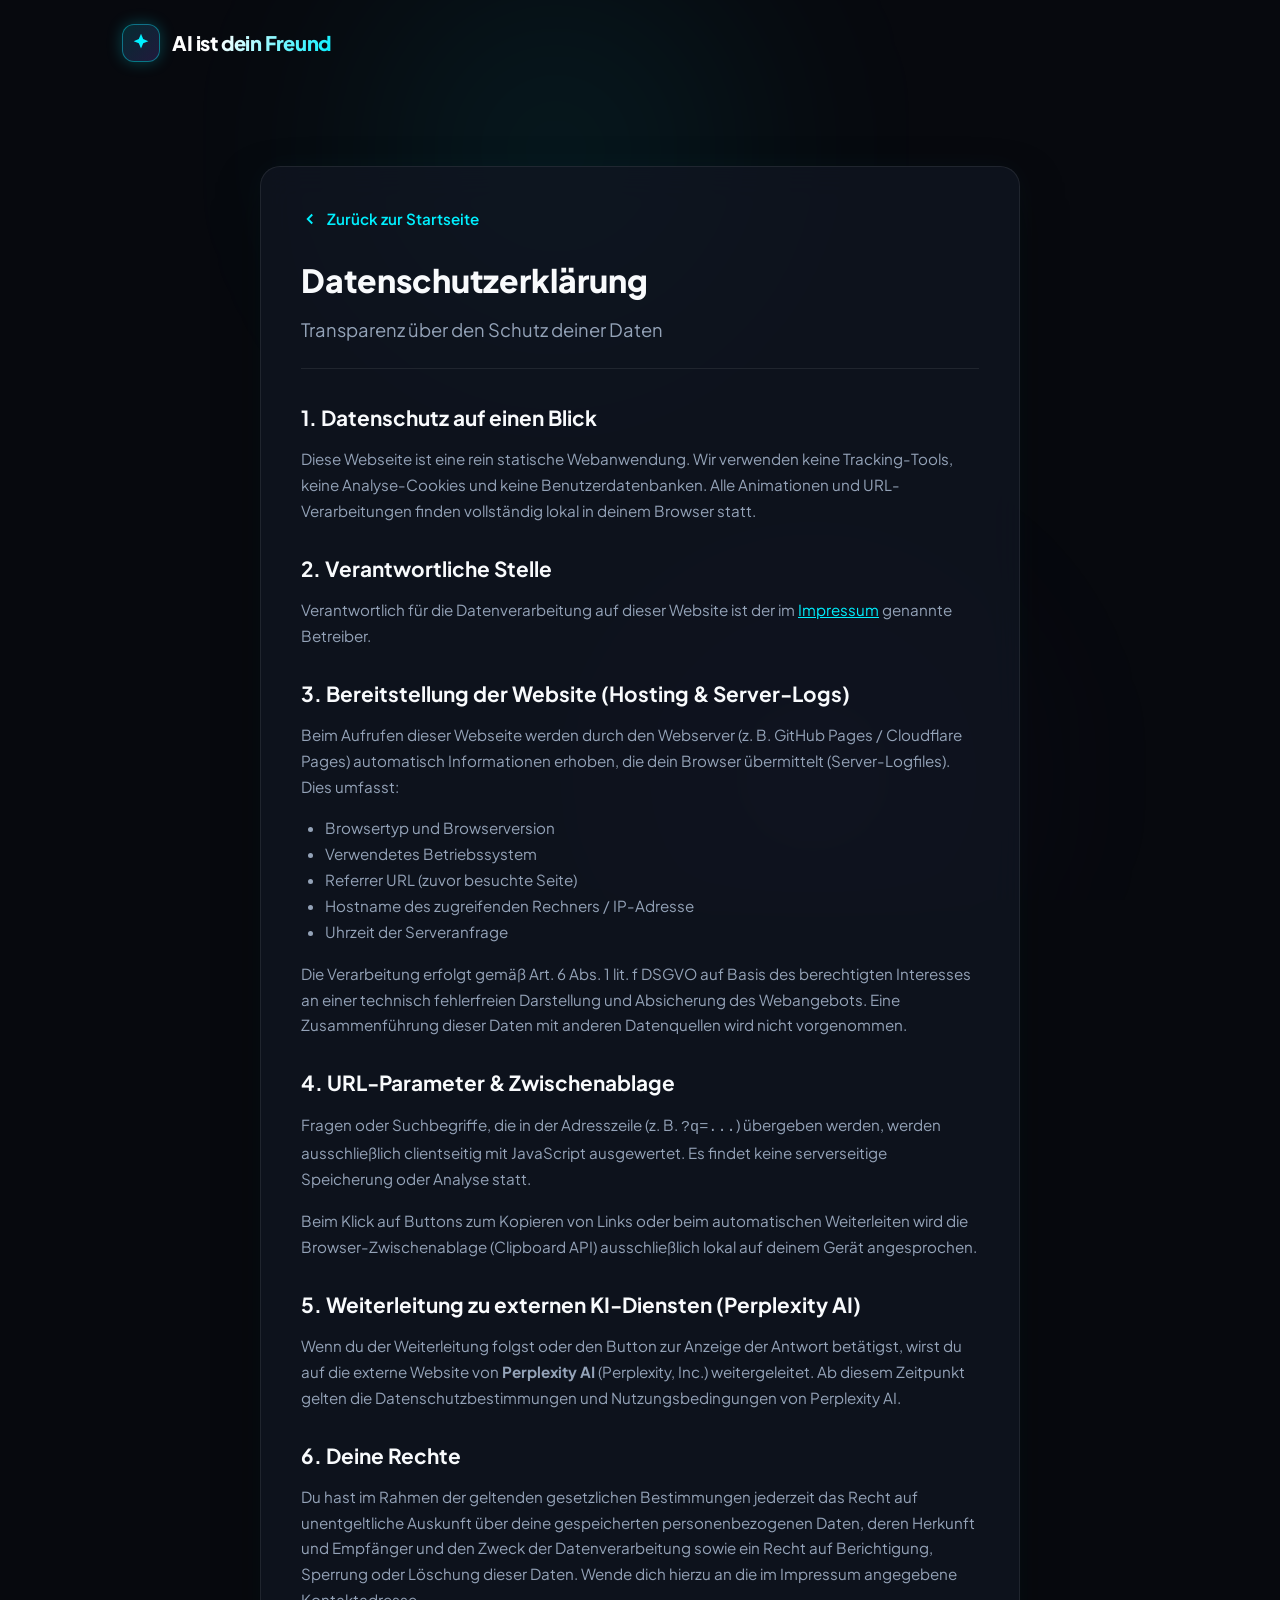
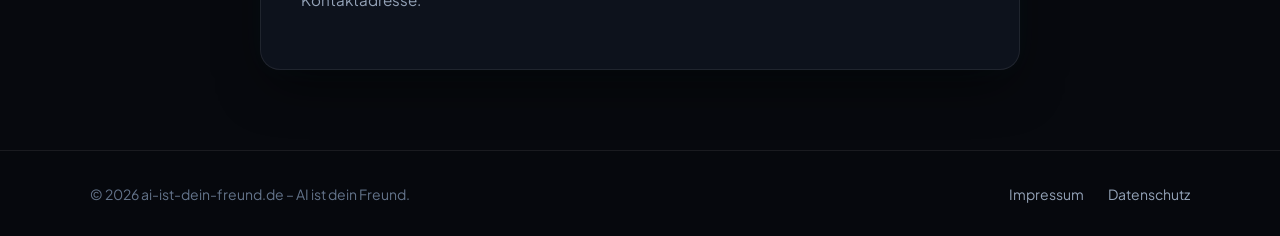
==== datenschutz.html @ a49890a0 "Initial commit: AI ist dein Freund static web app" ====
<!DOCTYPE html>
<html lang="de">
<head>
  <meta charset="UTF-8">
  <meta name="viewport" content="width=device-width, initial-scale=1.0">
  <title>Datenschutzerklärung – AI ist dein Freund</title>
  <meta name="robots" content="noindex, follow">
  <link rel="icon" href="data:image/svg+xml,<svg xmlns=%22http://www.w3.org/2000/svg%22 viewBox=%220%22%20width=%22100%22%20height=%22100%22><text y=%22.9em%22 font-size=%2290%22>✨</text></svg>">
  <link rel="stylesheet" href="style.css">
</head>
<body>
  <div class="bg-ambient-glow">
    <div class="glow-circle-1"></div>
    <div class="glow-circle-2"></div>
  </div>

  <header class="app-header">
    <a href="./" class="logo-container">
      <div class="logo-badge">
        <svg viewBox="0 0 24 24" fill="currentColor">
          <path d="M12 2L14.4 7.6L20 10L14.4 12.4L12 18L9.6 12.4L4 10L9.6 7.6L12 2Z"/>
        </svg>
      </div>
      <span class="logo-text">AI ist dein Freund</span>
    </a>
  </header>

  <main class="main-wrapper">
    <div class="legal-container">
      <a href="./" class="legal-back-link">
        <svg width="18" height="18" viewBox="0 0 24 24" fill="none" stroke="currentColor" stroke-width="2.5">
          <polyline points="15 18 9 12 15 6"></polyline>
        </svg>
        Zurück zur Startseite
      </a>

      <div class="legal-header">
        <h1 class="legal-title">Datenschutzerklärung</h1>
        <p class="hero-subtitle" style="margin-bottom: 0;">Transparenz über den Schutz deiner Daten</p>
      </div>

      <div class="legal-body">
        <h2>1. Datenschutz auf einen Blick</h2>
        <p>
          Diese Webseite ist eine rein statische Webanwendung. Wir verwenden keine Tracking-Tools, keine Analyse-Cookies und keine Benutzerdatenbanken. Alle Animationen und URL-Verarbeitungen finden vollständig lokal in deinem Browser statt.
        </p>

        <h2>2. Verantwortliche Stelle</h2>
        <p>
          Verantwortlich für die Datenverarbeitung auf dieser Website ist der im <a href="impressum.html" style="color: var(--accent-cyan); text-decoration: underline;">Impressum</a> genannte Betreiber.
        </p>

        <h2>3. Bereitstellung der Website (Hosting & Server-Logs)</h2>
        <p>
          Beim Aufrufen dieser Webseite werden durch den Webserver (z. B. GitHub Pages / Cloudflare Pages) automatisch Informationen erhoben, die dein Browser übermittelt (Server-Logfiles). Dies umfasst:
        </p>
        <ul>
          <li>Browsertyp und Browserversion</li>
          <li>Verwendetes Betriebssystem</li>
          <li>Referrer URL (zuvor besuchte Seite)</li>
          <li>Hostname des zugreifenden Rechners / IP-Adresse</li>
          <li>Uhrzeit der Serveranfrage</li>
        </ul>
        <p>
          Die Verarbeitung erfolgt gemäß Art. 6 Abs. 1 lit. f DSGVO auf Basis des berechtigten Interesses an einer technisch fehlerfreien Darstellung und Absicherung des Webangebots. Eine Zusammenführung dieser Daten mit anderen Datenquellen wird nicht vorgenommen.
        </p>

        <h2>4. URL-Parameter & Zwischenablage</h2>
        <p>
          Fragen oder Suchbegriffe, die in der Adresszeile (z. B. <code>?q=...</code>) übergeben werden, werden ausschließlich clientseitig mit JavaScript ausgewertet. Es findet keine serverseitige Speicherung oder Analyse statt.
        </p>
        <p>
          Beim Klick auf Buttons zum Kopieren von Links oder beim automatischen Weiterleiten wird die Browser-Zwischenablage (Clipboard API) ausschließlich lokal auf deinem Gerät angesprochen.
        </p>

        <h2>5. Weiterleitung zu externen KI-Diensten (Perplexity AI)</h2>
        <p>
          Wenn du der Weiterleitung folgst oder den Button zur Anzeige der Antwort betätigst, wirst du auf die externe Website von <strong>Perplexity AI</strong> (Perplexity, Inc.) weitergeleitet. Ab diesem Zeitpunkt gelten die Datenschutzbestimmungen und Nutzungsbedingungen von Perplexity AI.
        </p>

        <h2>6. Deine Rechte</h2>
        <p>
          Du hast im Rahmen der geltenden gesetzlichen Bestimmungen jederzeit das Recht auf unentgeltliche Auskunft über deine gespeicherten personenbezogenen Daten, deren Herkunft und Empfänger und den Zweck der Datenverarbeitung sowie ein Recht auf Berichtigung, Sperrung oder Löschung dieser Daten. Wende dich hierzu an die im Impressum angegebene Kontaktadresse.
        </p>
      </div>
    </div>
  </main>

  <footer class="app-footer">
    <div class="footer-content">
      <p class="footer-text">&copy; 2026 ai-ist-dein-freund.de – AI ist dein Freund.</p>
      <nav class="footer-links">
        <a href="impressum.html" class="footer-link">Impressum</a>
        <a href="datenschutz.html" class="footer-link">Datenschutz</a>
      </nav>
    </div>
  </footer>
</body>
</html>
---- style.css ----
@import url('https://fonts.googleapis.com/css2?family=Plus+Jakarta+Sans:wght@400;500;600;700;800&family=JetBrains+Mono:wght@400;500&display=swap');

:root {
  --bg-color: #07090e;
  --bg-card: rgba(16, 22, 34, 0.75);
  --bg-card-hover: rgba(22, 30, 46, 0.85);
  --bg-input: rgba(10, 14, 23, 0.8);
  --border-subtle: rgba(255, 255, 255, 0.08);
  --border-active: rgba(0, 240, 255, 0.4);
  --accent-cyan: #00f0ff;
  --accent-cyan-glow: rgba(0, 240, 255, 0.25);
  --accent-purple: #8b5cf6;
  --accent-purple-glow: rgba(139, 92, 246, 0.25);
  --text-main: #f8fafc;
  --text-muted: #94a3b8;
  --text-dim: #64748b;
  --success: #10b981;
  --radius-lg: 20px;
  --radius-md: 12px;
  --radius-sm: 8px;
  --shadow-card: 0 20px 50px -10px rgba(0, 0, 0, 0.6), 0 0 30px rgba(0, 240, 255, 0.04);
}

* {
  box-sizing: border-box;
  margin: 0;
  padding: 0;
}

body {
  font-family: 'Plus Jakarta Sans', -apple-system, BlinkMacSystemFont, sans-serif;
  background-color: var(--bg-color);
  color: var(--text-main);
  min-height: 100vh;
  display: flex;
  flex-direction: column;
  overflow-x: hidden;
  position: relative;
  line-height: 1.6;
}

/* Ambient glow backgrounds */
.bg-ambient-glow {
  position: fixed;
  inset: 0;
  pointer-events: none;
  z-index: 0;
  overflow: hidden;
}

.glow-circle-1 {
  position: absolute;
  top: -150px;
  left: 20%;
  width: 600px;
  height: 600px;
  background: radial-gradient(circle, var(--accent-cyan-glow) 0%, transparent 70%);
  filter: blur(100px);
  opacity: 0.4;
  animation: pulseGlow 12s ease-in-out infinite alternate;
}

.glow-circle-2 {
  position: absolute;
  bottom: -150px;
  right: 15%;
  width: 550px;
  height: 550px;
  background: radial-gradient(circle, var(--accent-purple-glow) 0%, transparent 70%);
  filter: blur(100px);
  opacity: 0.35;
  animation: pulseGlow 15s ease-in-out infinite alternate-reverse;
}

@keyframes pulseGlow {
  0% { transform: scale(1) translate(0, 0); }
  50% { transform: scale(1.15) translate(30px, -20px); }
  100% { transform: scale(0.95) translate(-20px, 20px); }
}

/* App Header */
.app-header {
  position: relative;
  z-index: 10;
  display: flex;
  justify-content: space-between;
  align-items: center;
  padding: 1.5rem 2rem;
  max-width: 1100px;
  margin: 0 auto;
  width: 100%;
}

.logo-container {
  display: flex;
  align-items: center;
  gap: 0.75rem;
  text-decoration: none;
  color: var(--text-main);
}

.logo-badge {
  display: inline-flex;
  align-items: center;
  justify-content: center;
  width: 38px;
  height: 38px;
  border-radius: var(--radius-md);
  background: linear-gradient(135deg, rgba(0, 240, 255, 0.15), rgba(139, 92, 246, 0.2));
  border: 1px solid var(--border-active);
  box-shadow: 0 0 15px var(--accent-cyan-glow);
}

.logo-badge svg {
  width: 22px;
  height: 22px;
  color: var(--accent-cyan);
}

.logo-text {
  font-weight: 800;
  font-size: 1.25rem;
  letter-spacing: -0.02em;
  background: linear-gradient(120deg, #ffffff 30%, var(--accent-cyan) 100%);
  -webkit-background-clip: text;
  -webkit-text-fill-color: transparent;
}

/* Main Container */
.main-wrapper {
  position: relative;
  z-index: 10;
  flex: 1;
  display: flex;
  flex-direction: column;
  justify-content: center;
  align-items: center;
  padding: 2rem 1.5rem;
  max-width: 860px;
  margin: 0 auto;
  width: 100%;
}

/* Flow A (Generator View) */
.generator-view {
  width: 100%;
  text-align: center;
  display: flex;
  flex-direction: column;
  align-items: center;
}

.hero-tagline-badge {
  display: inline-flex;
  align-items: center;
  gap: 0.5rem;
  padding: 0.35rem 0.9rem;
  background: rgba(0, 240, 255, 0.08);
  border: 1px solid rgba(0, 240, 255, 0.25);
  border-radius: 999px;
  font-size: 0.8rem;
  font-weight: 600;
  color: var(--accent-cyan);
  margin-bottom: 1.5rem;
  text-transform: uppercase;
  letter-spacing: 0.06em;
}

.hero-title {
  font-size: clamp(2.2rem, 5vw, 3.5rem);
  font-weight: 800;
  line-height: 1.15;
  letter-spacing: -0.03em;
  margin-bottom: 1rem;
}

.text-gradient {
  background: linear-gradient(135deg, var(--accent-cyan) 0%, var(--accent-purple) 100%);
  -webkit-background-clip: text;
  -webkit-text-fill-color: transparent;
}

.hero-subtitle {
  font-size: 1.15rem;
  color: var(--text-muted);
  max-width: 580px;
  margin-bottom: 2.5rem;
  font-weight: 400;
}

/* Glass Card */
.glass-card {
  background: var(--bg-card);
  backdrop-filter: blur(16px);
  -webkit-backdrop-filter: blur(16px);
  border: 1px solid var(--border-subtle);
  border-radius: var(--radius-lg);
  box-shadow: var(--shadow-card);
  width: 100%;
  padding: 2rem;
  transition: border-color 0.3s ease, box-shadow 0.3s ease;
}

.glass-card:focus-within {
  border-color: var(--border-active);
  box-shadow: 0 20px 50px -10px rgba(0, 0, 0, 0.7), 0 0 30px var(--accent-cyan-glow);
}

/* Generator Form */
.prompt-form {
  display: flex;
  flex-direction: column;
  gap: 1.25rem;
  width: 100%;
}

.input-container {
  position: relative;
  display: flex;
  align-items: center;
}

.input-icon {
  position: absolute;
  left: 1.25rem;
  color: var(--text-dim);
  pointer-events: none;
  width: 20px;
  height: 20px;
}

.prompt-input {
  width: 100%;
  padding: 1.15rem 1.25rem 1.15rem 3.25rem;
  background: var(--bg-input);
  border: 1px solid var(--border-subtle);
  border-radius: var(--radius-md);
  color: var(--text-main);
  font-size: 1.1rem;
  font-family: inherit;
  outline: none;
  transition: all 0.25s ease;
}

.prompt-input::placeholder {
  color: var(--text-dim);
}

.prompt-input:focus {
  border-color: var(--accent-cyan);
  box-shadow: 0 0 0 3px var(--accent-cyan-glow);
}

.btn-primary {
  display: inline-flex;
  align-items: center;
  justify-content: center;
  gap: 0.6rem;
  padding: 1rem 2rem;
  background: linear-gradient(135deg, #00f0ff 0%, #0099ff 100%);
  color: #050b14;
  font-weight: 700;
  font-size: 1.05rem;
  font-family: inherit;
  border: none;
  border-radius: var(--radius-md);
  cursor: pointer;
  transition: all 0.25s ease;
  box-shadow: 0 6px 20px rgba(0, 240, 255, 0.3);
}

.btn-primary:hover {
  transform: translateY(-2px);
  box-shadow: 0 8px 25px rgba(0, 240, 255, 0.45);
}

.btn-primary:active {
  transform: translateY(0);
}

/* Result Box in Flow A */
.result-box {
  margin-top: 2rem;
  width: 100%;
  text-align: left;
  animation: fadeInSlideUp 0.35s ease forwards;
}

@keyframes fadeInSlideUp {
  from { opacity: 0; transform: translateY(12px); }
  to { opacity: 1; transform: translateY(0); }
}

.result-label {
  font-size: 0.875rem;
  font-weight: 600;
  color: var(--text-muted);
  margin-bottom: 0.6rem;
  display: flex;
  align-items: center;
  gap: 0.5rem;
}

.result-input-group {
  display: flex;
  gap: 0.75rem;
  margin-bottom: 1rem;
}

.result-url-input {
  flex: 1;
  background: var(--bg-input);
  border: 1px solid var(--border-subtle);
  border-radius: var(--radius-md);
  color: var(--accent-cyan);
  font-family: 'JetBrains Mono', monospace;
  font-size: 0.95rem;
  padding: 0.85rem 1rem;
  outline: none;
}

.action-buttons-group {
  display: flex;
  gap: 0.75rem;
  flex-wrap: wrap;
}

.btn-secondary {
  display: inline-flex;
  align-items: center;
  gap: 0.5rem;
  padding: 0.85rem 1.25rem;
  background: rgba(255, 255, 255, 0.06);
  border: 1px solid var(--border-subtle);
  border-radius: var(--radius-md);
  color: var(--text-main);
  font-size: 0.95rem;
  font-weight: 600;
  font-family: inherit;
  cursor: pointer;
  transition: all 0.2s ease;
  text-decoration: none;
}

.btn-secondary:hover {
  background: rgba(255, 255, 255, 0.12);
  border-color: rgba(255, 255, 255, 0.2);
}

.btn-preview {
  background: rgba(139, 92, 246, 0.15);
  border-color: rgba(139, 92, 246, 0.3);
  color: #c4b5fd;
}

.btn-preview:hover {
  background: rgba(139, 92, 246, 0.25);
  border-color: rgba(139, 92, 246, 0.5);
  color: #ffffff;
}

/* Flow B (Recipient / Animation View) */
.recipient-view {
  width: 100%;
  display: flex;
  flex-direction: column;
  align-items: center;
}

.mockup-container {
  width: 100%;
  max-width: 760px;
  background: var(--bg-card);
  backdrop-filter: blur(20px);
  -webkit-backdrop-filter: blur(20px);
  border: 1px solid var(--border-subtle);
  border-radius: var(--radius-lg);
  box-shadow: var(--shadow-card);
  padding: 2.5rem 2rem;
  position: relative;
  overflow: visible;
}

.mockup-header {
  display: flex;
  align-items: center;
  justify-content: space-between;
  margin-bottom: 2rem;
  padding-bottom: 1.25rem;
  border-bottom: 1px solid var(--border-subtle);
}

.mockup-engine-indicator {
  display: flex;
  align-items: center;
  gap: 0.75rem;
}

.engine-dot {
  width: 10px;
  height: 10px;
  border-radius: 50%;
  background: var(--accent-cyan);
  box-shadow: 0 0 10px var(--accent-cyan);
  animation: pulseDot 2s infinite;
}

@keyframes pulseDot {
  0%, 100% { opacity: 1; transform: scale(1); }
  50% { opacity: 0.5; transform: scale(0.85); }
}

.engine-title {
  font-size: 0.95rem;
  font-weight: 600;
  color: var(--text-muted);
}

.mockup-input-box {
  position: relative;
  display: flex;
  align-items: center;
  background: var(--bg-input);
  border: 1.5px solid var(--border-subtle);
  border-radius: var(--radius-md);
  padding: 0.4rem 0.6rem 0.4rem 1.25rem;
  transition: all 0.3s ease;
}

.mockup-input-box.active-focus {
  border-color: var(--accent-cyan);
  box-shadow: 0 0 0 3px var(--accent-cyan-glow);
}

.mockup-text-field {
  flex: 1;
  font-size: 1.15rem;
  color: var(--text-main);
  min-height: 48px;
  display: flex;
  align-items: center;
  white-space: pre-wrap;
  word-break: break-word;
  user-select: none;
}

.typing-caret {
  display: inline-block;
  width: 2px;
  height: 1.25rem;
  background-color: var(--accent-cyan);
  margin-left: 2px;
  vertical-align: middle;
  animation: blinkCaret 0.8s infinite;
}

@keyframes blinkCaret {
  0%, 100% { opacity: 1; }
  50% { opacity: 0; }
}

.mockup-send-btn {
  display: flex;
  align-items: center;
  justify-content: center;
  width: 44px;
  height: 44px;
  background: rgba(255, 255, 255, 0.08);
  border: 1px solid var(--border-subtle);
  border-radius: var(--radius-sm);
  color: var(--text-muted);
  cursor: default;
  transition: all 0.2s cubic-bezier(0.34, 1.56, 0.64, 1);
}

.mockup-send-btn.ready-to-send {
  background: var(--accent-cyan);
  color: #050b14;
  box-shadow: 0 0 15px var(--accent-cyan-glow);
}

.mockup-send-btn.clicked {
  transform: scale(0.88);
  background: #ffffff;
  color: #000000;
  box-shadow: 0 0 25px rgba(255, 255, 255, 0.8);
}

/* Simulated Mouse Cursor */
#simulated-mouse {
  position: fixed;
  width: 26px;
  height: 26px;
  pointer-events: none;
  z-index: 99999;
  filter: drop-shadow(0 4px 8px rgba(0, 0, 0, 0.7));
  transform-origin: top left;
  transition: transform 0.15s ease-out;
}

#simulated-mouse.clicking {
  transform: scale(0.85);
}

/* Punchline & Redirect Banner */
.punchline-card {
  margin-top: 2rem;
  width: 100%;
  max-width: 600px;
  background: linear-gradient(135deg, rgba(16, 24, 40, 0.95), rgba(26, 16, 40, 0.95));
  border: 1px solid rgba(0, 240, 255, 0.35);
  border-radius: var(--radius-lg);
  padding: 2rem;
  text-align: center;
  box-shadow: 0 15px 40px rgba(0, 0, 0, 0.7), 0 0 30px rgba(0, 240, 255, 0.15);
  animation: bounceIn 0.5s cubic-bezier(0.34, 1.56, 0.64, 1) forwards;
}

@keyframes bounceIn {
  0% { opacity: 0; transform: scale(0.85) translateY(20px); }
  100% { opacity: 1; transform: scale(1) translateY(0); }
}

.punchline-quote {
  font-size: 1.45rem;
  font-weight: 800;
  line-height: 1.3;
  margin-bottom: 0.75rem;
  letter-spacing: -0.01em;
}

.punchline-countdown {
  font-size: 0.95rem;
  color: var(--text-muted);
  margin-bottom: 1.5rem;
}

.countdown-number {
  font-weight: 700;
  color: var(--accent-cyan);
  font-size: 1.15rem;
}

.punchline-actions {
  display: flex;
  justify-content: center;
  gap: 1rem;
}

/* Toast Notification */
.toast-container {
  position: fixed;
  bottom: 2rem;
  left: 50%;
  transform: translateX(-50%) translateY(100px);
  background: rgba(15, 23, 42, 0.95);
  backdrop-filter: blur(12px);
  border: 1px solid var(--accent-cyan);
  box-shadow: 0 10px 30px rgba(0, 0, 0, 0.6), 0 0 20px var(--accent-cyan-glow);
  padding: 0.85rem 1.5rem;
  border-radius: 999px;
  display: flex;
  align-items: center;
  gap: 0.6rem;
  color: var(--text-main);
  font-size: 0.95rem;
  font-weight: 600;
  z-index: 10000;
  opacity: 0;
  pointer-events: none;
  transition: all 0.3s cubic-bezier(0.34, 1.56, 0.64, 1);
}

.toast-container.show {
  transform: translateX(-50%) translateY(0);
  opacity: 1;
  pointer-events: auto;
}

.toast-icon {
  color: var(--accent-cyan);
  width: 18px;
  height: 18px;
}

/* Footer */
.app-footer {
  position: relative;
  z-index: 10;
  padding: 2rem 1.5rem;
  margin-top: auto;
  border-top: 1px solid var(--border-subtle);
  background: rgba(7, 9, 14, 0.8);
  backdrop-filter: blur(10px);
}

.footer-content {
  max-width: 1100px;
  margin: 0 auto;
  display: flex;
  justify-content: space-between;
  align-items: center;
  flex-wrap: wrap;
  gap: 1rem;
}

.footer-text {
  font-size: 0.875rem;
  color: var(--text-dim);
}

.footer-links {
  display: flex;
  gap: 1.5rem;
}

.footer-link {
  font-size: 0.875rem;
  color: var(--text-muted);
  text-decoration: none;
  transition: color 0.2s ease;
}

.footer-link:hover {
  color: var(--accent-cyan);
}

/* Legal Pages (Impressum / Datenschutz) */
.legal-container {
  max-width: 760px;
  margin: 3rem auto;
  padding: 2.5rem;
  background: var(--bg-card);
  backdrop-filter: blur(16px);
  border: 1px solid var(--border-subtle);
  border-radius: var(--radius-lg);
  box-shadow: var(--shadow-card);
}

.legal-header {
  margin-bottom: 2rem;
  padding-bottom: 1.5rem;
  border-bottom: 1px solid var(--border-subtle);
}

.legal-title {
  font-size: 2rem;
  font-weight: 800;
  margin-bottom: 0.5rem;
}

.legal-back-link {
  display: inline-flex;
  align-items: center;
  gap: 0.5rem;
  color: var(--accent-cyan);
  text-decoration: none;
  font-size: 0.95rem;
  font-weight: 600;
  margin-bottom: 1.5rem;
  transition: transform 0.2s ease;
}

.legal-back-link:hover {
  transform: translateX(-4px);
}

.legal-body h2 {
  font-size: 1.3rem;
  margin-top: 1.75rem;
  margin-bottom: 0.75rem;
  color: var(--text-main);
}

.legal-body p, .legal-body ul {
  color: var(--text-muted);
  font-size: 0.95rem;
  line-height: 1.7;
  margin-bottom: 1rem;
}

.legal-body ul {
  padding-left: 1.5rem;
}

/* Utilities */
.hidden {
  display: none !important;
}

/* Mobile Responsiveness */
@media (max-width: 640px) {
  .app-header {
    padding: 1.25rem 1rem;
  }
  
  .main-wrapper {
    padding: 1.5rem 1rem;
  }
  
  .glass-card {
    padding: 1.5rem 1.25rem;
  }
  
  .result-input-group {
    flex-direction: column;
  }
  
  .footer-content {
    flex-direction: column;
    text-align: center;
    gap: 1rem;
  }
}
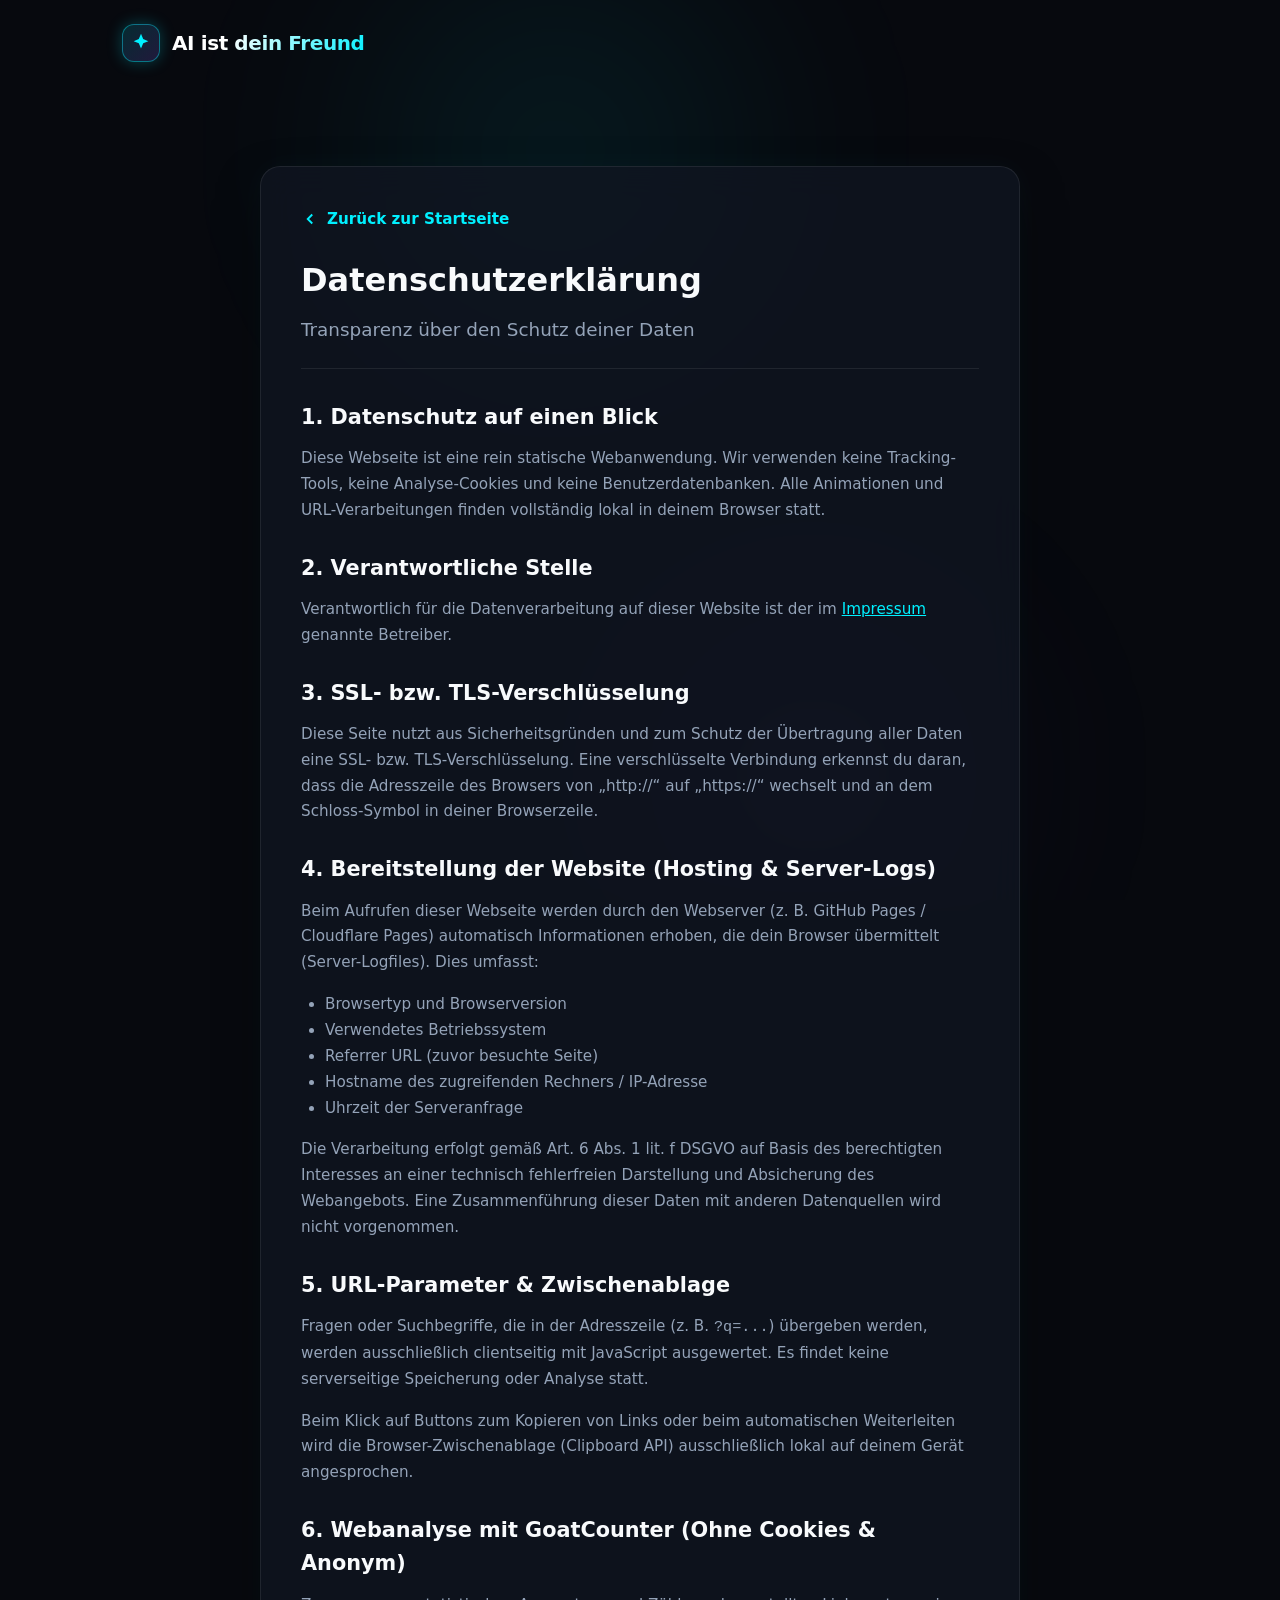
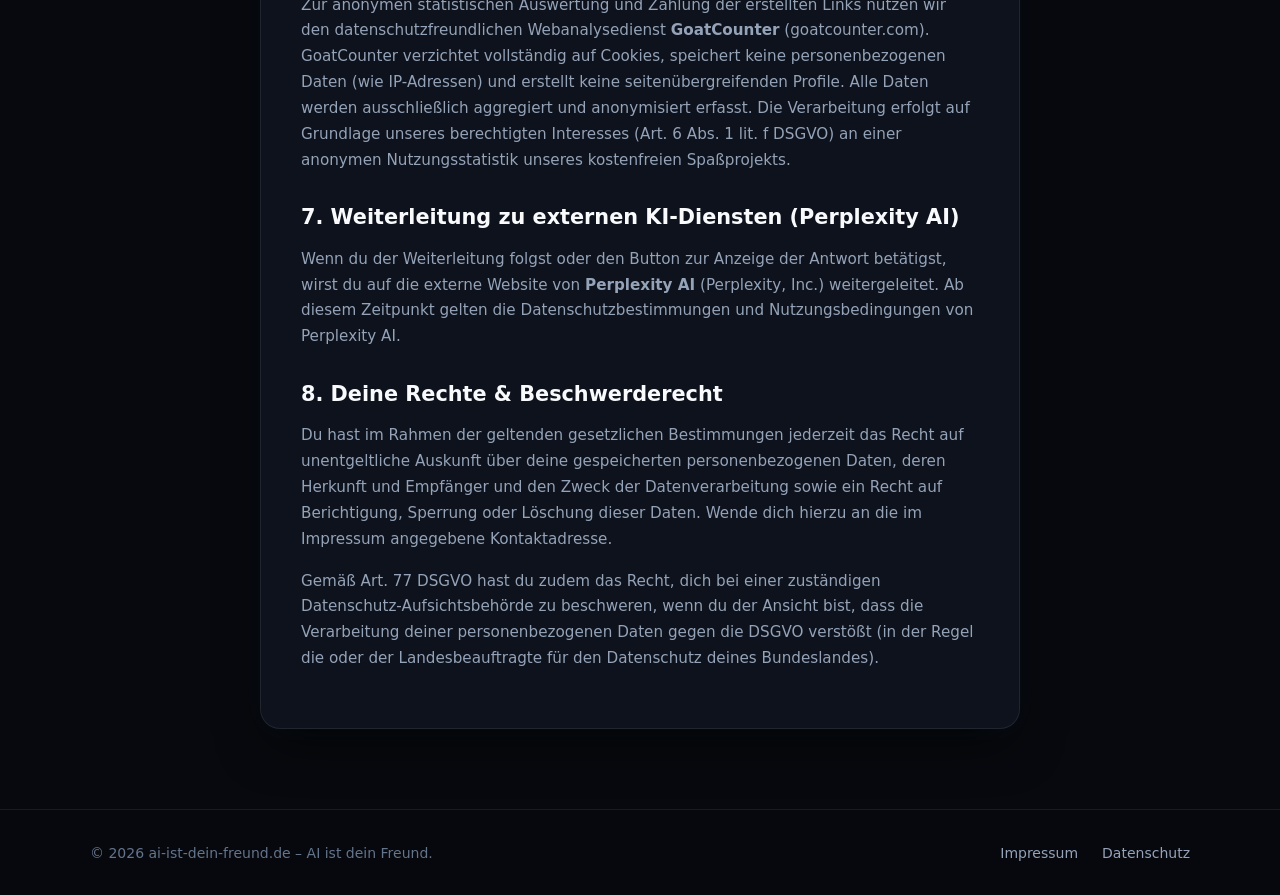
==== commit 22e454ff: "Add CNAME, LICENSE (CC BY-NC 4.0), README, and GoatCounter analytics" ====
--- a/datenschutz.html
+++ b/datenschutz.html
@@ -50,7 +50,12 @@
           Verantwortlich für die Datenverarbeitung auf dieser Website ist der im <a href="impressum.html" style="color: var(--accent-cyan); text-decoration: underline;">Impressum</a> genannte Betreiber.
         </p>
 
-        <h2>3. Bereitstellung der Website (Hosting & Server-Logs)</h2>
+        <h2>3. SSL- bzw. TLS-Verschlüsselung</h2>
+        <p>
+          Diese Seite nutzt aus Sicherheitsgründen und zum Schutz der Übertragung aller Daten eine SSL- bzw. TLS-Verschlüsselung. Eine verschlüsselte Verbindung erkennst du daran, dass die Adresszeile des Browsers von &bdquo;http://&ldquo; auf &bdquo;https://&ldquo; wechselt und an dem Schloss-Symbol in deiner Browserzeile.
+        </p>
+
+        <h2>4. Bereitstellung der Website (Hosting & Server-Logs)</h2>
         <p>
           Beim Aufrufen dieser Webseite werden durch den Webserver (z. B. GitHub Pages / Cloudflare Pages) automatisch Informationen erhoben, die dein Browser übermittelt (Server-Logfiles). Dies umfasst:
         </p>
@@ -65,7 +70,7 @@
           Die Verarbeitung erfolgt gemäß Art. 6 Abs. 1 lit. f DSGVO auf Basis des berechtigten Interesses an einer technisch fehlerfreien Darstellung und Absicherung des Webangebots. Eine Zusammenführung dieser Daten mit anderen Datenquellen wird nicht vorgenommen.
         </p>
 
-        <h2>4. URL-Parameter & Zwischenablage</h2>
+        <h2>5. URL-Parameter & Zwischenablage</h2>
         <p>
           Fragen oder Suchbegriffe, die in der Adresszeile (z. B. <code>?q=...</code>) übergeben werden, werden ausschließlich clientseitig mit JavaScript ausgewertet. Es findet keine serverseitige Speicherung oder Analyse statt.
         </p>
@@ -73,14 +78,22 @@
           Beim Klick auf Buttons zum Kopieren von Links oder beim automatischen Weiterleiten wird die Browser-Zwischenablage (Clipboard API) ausschließlich lokal auf deinem Gerät angesprochen.
         </p>
 
-        <h2>5. Weiterleitung zu externen KI-Diensten (Perplexity AI)</h2>
+        <h2>6. Webanalyse mit GoatCounter (Ohne Cookies & Anonym)</h2>
+        <p>
+          Zur anonymen statistischen Auswertung und Zählung der erstellten Links nutzen wir den datenschutzfreundlichen Webanalysedienst <strong>GoatCounter</strong> (goatcounter.com). GoatCounter verzichtet vollständig auf Cookies, speichert keine personenbezogenen Daten (wie IP-Adressen) und erstellt keine seitenübergreifenden Profile. Alle Daten werden ausschließlich aggregiert und anonymisiert erfasst. Die Verarbeitung erfolgt auf Grundlage unseres berechtigten Interesses (Art. 6 Abs. 1 lit. f DSGVO) an einer anonymen Nutzungsstatistik unseres kostenfreien Spaßprojekts.
+        </p>
+
+        <h2>7. Weiterleitung zu externen KI-Diensten (Perplexity AI)</h2>
         <p>
           Wenn du der Weiterleitung folgst oder den Button zur Anzeige der Antwort betätigst, wirst du auf die externe Website von <strong>Perplexity AI</strong> (Perplexity, Inc.) weitergeleitet. Ab diesem Zeitpunkt gelten die Datenschutzbestimmungen und Nutzungsbedingungen von Perplexity AI.
         </p>
 
-        <h2>6. Deine Rechte</h2>
+        <h2>8. Deine Rechte & Beschwerderecht</h2>
         <p>
           Du hast im Rahmen der geltenden gesetzlichen Bestimmungen jederzeit das Recht auf unentgeltliche Auskunft über deine gespeicherten personenbezogenen Daten, deren Herkunft und Empfänger und den Zweck der Datenverarbeitung sowie ein Recht auf Berichtigung, Sperrung oder Löschung dieser Daten. Wende dich hierzu an die im Impressum angegebene Kontaktadresse.
+        </p>
+        <p>
+          Gemäß Art. 77 DSGVO hast du zudem das Recht, dich bei einer zuständigen Datenschutz-Aufsichtsbehörde zu beschweren, wenn du der Ansicht bist, dass die Verarbeitung deiner personenbezogenen Daten gegen die DSGVO verstößt (in der Regel die oder der Landesbeauftragte für den Datenschutz deines Bundeslandes).
         </p>
       </div>
     </div>
@@ -95,5 +108,7 @@
       </nav>
     </div>
   </footer>
+
+  <script data-goatcounter="https://ai-ist-dein-freund.goatcounter.com/count" async src="//gc.zgo.at/count.js"></script>
 </body>
 </html>
--- a/style.css
+++ b/style.css
@@ -1,5 +1,3 @@
-@import url('https://fonts.googleapis.com/css2?family=Plus+Jakarta+Sans:wght@400;500;600;700;800&family=JetBrains+Mono:wght@400;500&display=swap');
-
 :root {
   --bg-color: #07090e;
   --bg-card: rgba(16, 22, 34, 0.75);
@@ -28,7 +26,7 @@
 }
 
 body {
-  font-family: 'Plus Jakarta Sans', -apple-system, BlinkMacSystemFont, sans-serif;
+  font-family: system-ui, -apple-system, BlinkMacSystemFont, 'Segoe UI', Roboto, 'Helvetica Neue', Arial, sans-serif;
   background-color: var(--bg-color);
   color: var(--text-main);
   min-height: 100vh;
@@ -249,6 +247,92 @@
 .prompt-input:focus {
   border-color: var(--accent-cyan);
   box-shadow: 0 0 0 3px var(--accent-cyan-glow);
+}
+
+/* Tone Toggle Switch */
+.toggle-wrapper {
+  display: flex;
+  align-items: center;
+  gap: 1rem;
+  background: rgba(255, 255, 255, 0.03);
+  border: 1px solid var(--border-subtle);
+  border-radius: var(--radius-md);
+  padding: 0.85rem 1.25rem;
+  text-align: left;
+  cursor: pointer;
+  user-select: none;
+  transition: all 0.25s ease;
+}
+
+.toggle-wrapper:hover {
+  background: rgba(255, 255, 255, 0.06);
+  border-color: rgba(255, 255, 255, 0.15);
+}
+
+.toggle-switch {
+  position: relative;
+  display: inline-block;
+  width: 48px;
+  height: 26px;
+  flex-shrink: 0;
+  cursor: pointer;
+}
+
+.toggle-switch input {
+  opacity: 0;
+  width: 0;
+  height: 0;
+}
+
+.toggle-slider {
+  position: absolute;
+  cursor: pointer;
+  inset: 0;
+  background-color: rgba(255, 255, 255, 0.15);
+  transition: 0.25s cubic-bezier(0.4, 0, 0.2, 1);
+  border-radius: 999px;
+  border: 1px solid rgba(255, 255, 255, 0.1);
+}
+
+.toggle-slider:before {
+  position: absolute;
+  content: "";
+  height: 18px;
+  width: 18px;
+  left: 3px;
+  bottom: 3px;
+  background-color: var(--text-main);
+  transition: 0.25s cubic-bezier(0.4, 0, 0.2, 1);
+  border-radius: 50%;
+  box-shadow: 0 2px 4px rgba(0, 0, 0, 0.3);
+}
+
+.toggle-switch input:checked + .toggle-slider {
+  background: linear-gradient(135deg, var(--accent-purple), var(--accent-cyan));
+  border-color: var(--accent-cyan);
+  box-shadow: 0 0 12px var(--accent-cyan-glow);
+}
+
+.toggle-switch input:checked + .toggle-slider:before {
+  transform: translateX(22px);
+  background-color: #07090e;
+}
+
+.toggle-text-group {
+  display: flex;
+  flex-direction: column;
+  cursor: pointer;
+}
+
+.toggle-title {
+  font-size: 0.95rem;
+  font-weight: 700;
+  color: var(--text-main);
+}
+
+.toggle-subtitle {
+  font-size: 0.8rem;
+  color: var(--text-muted);
 }
 
 .btn-primary {
@@ -313,7 +397,7 @@
   border: 1px solid var(--border-subtle);
   border-radius: var(--radius-md);
   color: var(--accent-cyan);
-  font-family: 'JetBrains Mono', monospace;
+  font-family: ui-monospace, 'Cascadia Code', 'Source Code Pro', Menlo, Monaco, Consolas, monospace;
   font-size: 0.95rem;
   padding: 0.85rem 1rem;
   outline: none;
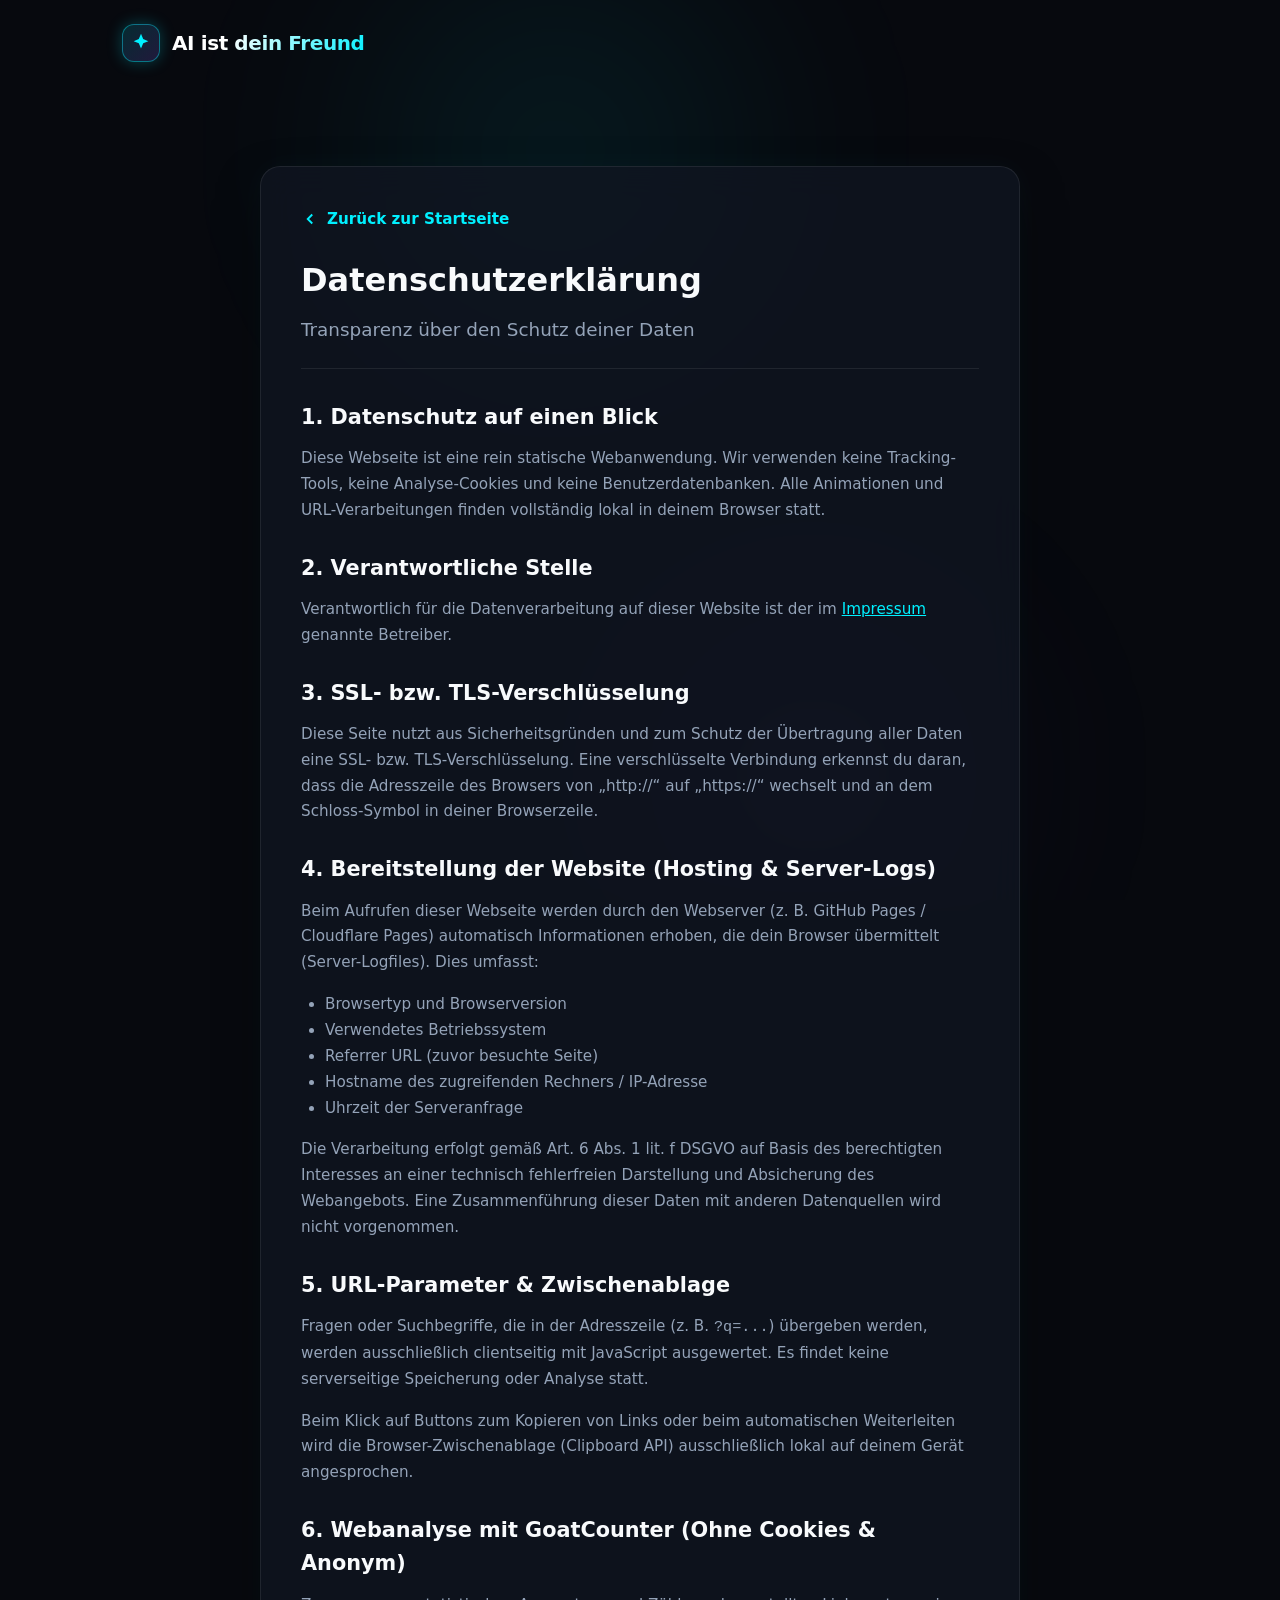
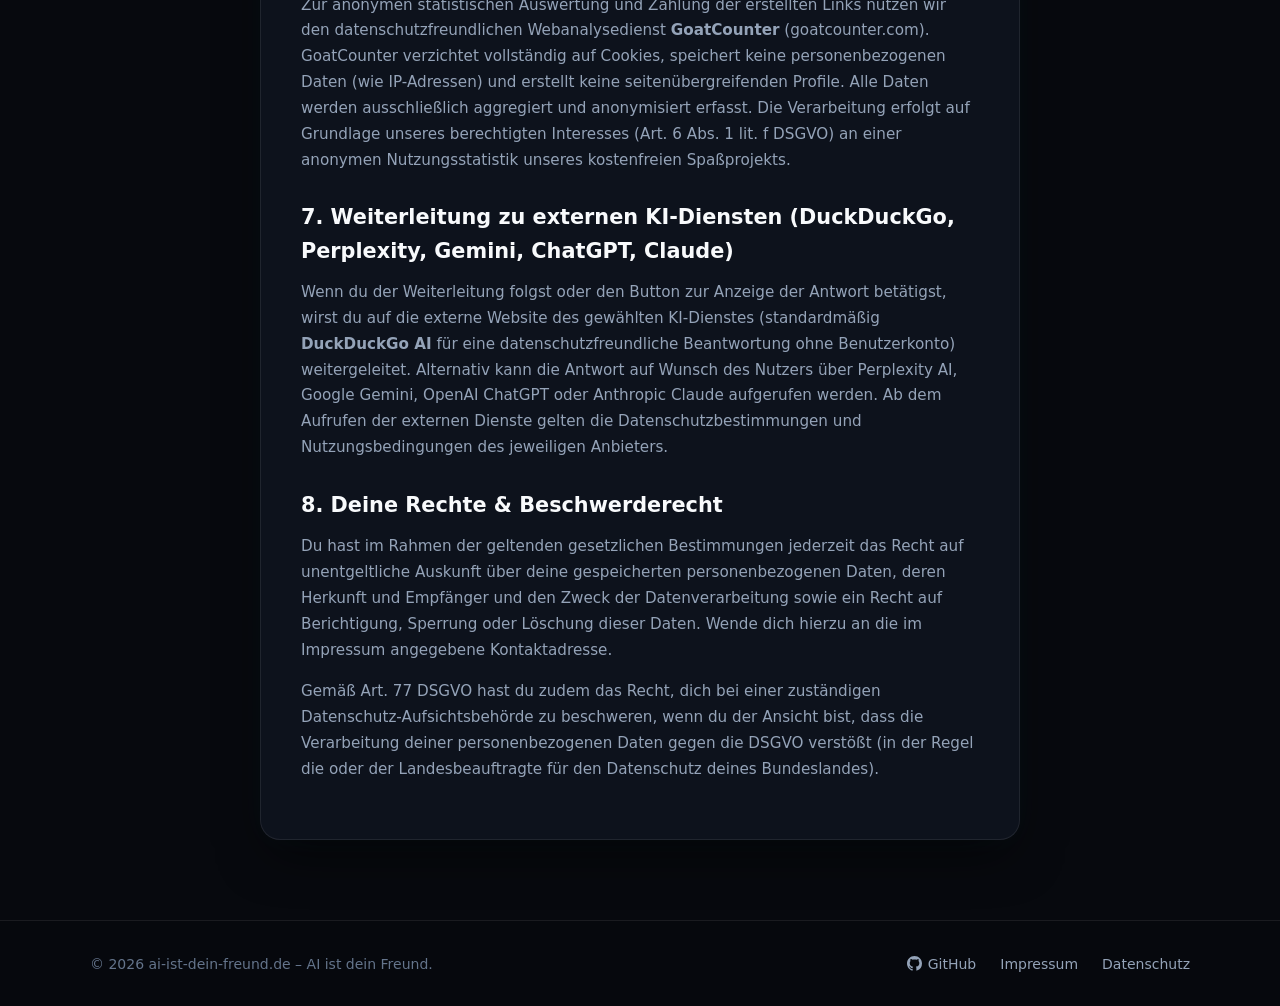
==== commit 3cf5de16: "Add multi-AI engine support with DuckDuckGo as default and surprise recipient flow" ====
--- a/datenschutz.html
+++ b/datenschutz.html
@@ -83,9 +83,9 @@
           Zur anonymen statistischen Auswertung und Zählung der erstellten Links nutzen wir den datenschutzfreundlichen Webanalysedienst <strong>GoatCounter</strong> (goatcounter.com). GoatCounter verzichtet vollständig auf Cookies, speichert keine personenbezogenen Daten (wie IP-Adressen) und erstellt keine seitenübergreifenden Profile. Alle Daten werden ausschließlich aggregiert und anonymisiert erfasst. Die Verarbeitung erfolgt auf Grundlage unseres berechtigten Interesses (Art. 6 Abs. 1 lit. f DSGVO) an einer anonymen Nutzungsstatistik unseres kostenfreien Spaßprojekts.
         </p>
 
-        <h2>7. Weiterleitung zu externen KI-Diensten (Perplexity AI)</h2>
+        <h2>7. Weiterleitung zu externen KI-Diensten (DuckDuckGo, Perplexity, Gemini, ChatGPT, Claude)</h2>
         <p>
-          Wenn du der Weiterleitung folgst oder den Button zur Anzeige der Antwort betätigst, wirst du auf die externe Website von <strong>Perplexity AI</strong> (Perplexity, Inc.) weitergeleitet. Ab diesem Zeitpunkt gelten die Datenschutzbestimmungen und Nutzungsbedingungen von Perplexity AI.
+          Wenn du der Weiterleitung folgst oder den Button zur Anzeige der Antwort betätigst, wirst du auf die externe Website des gewählten KI-Dienstes (standardmäßig <strong>DuckDuckGo AI</strong> für eine datenschutzfreundliche Beantwortung ohne Benutzerkonto) weitergeleitet. Alternativ kann die Antwort auf Wunsch des Nutzers über Perplexity AI, Google Gemini, OpenAI ChatGPT oder Anthropic Claude aufgerufen werden. Ab dem Aufrufen der externen Dienste gelten die Datenschutzbestimmungen und Nutzungsbedingungen des jeweiligen Anbieters.
         </p>
 
         <h2>8. Deine Rechte & Beschwerderecht</h2>
@@ -103,6 +103,12 @@
     <div class="footer-content">
       <p class="footer-text">&copy; 2026 ai-ist-dein-freund.de – AI ist dein Freund.</p>
       <nav class="footer-links">
+        <a href="https://github.com/Rocka84/ai-ist-dein-freund" target="_blank" rel="noopener noreferrer" class="footer-link footer-github-link">
+          <svg width="15" height="15" viewBox="0 0 24 24" fill="currentColor">
+            <path d="M12 0C5.37 0 0 5.37 0 12c0 5.31 3.435 9.795 8.205 11.385.6.105.825-.255.825-.57 0-.285-.015-1.23-.015-2.235-3.015.555-3.795-.735-4.035-1.41-.135-.345-.72-1.41-1.23-1.695-.42-.225-1.02-.78-.015-.795.945-.015 1.62.87 1.845 1.23 1.08 1.815 2.805 1.305 3.495.99.105-.78.42-1.305.765-1.605-2.67-.3-5.46-1.335-5.46-5.925 0-1.305.465-2.385 1.23-3.225-.12-.3-.54-1.53.12-3.18 0 0 1.005-.315 3.3 1.23.96-.27 1.98-.405 3-.405s2.04.135 3 .405c2.295-1.56 3.3-1.23 3.3-1.23.66 1.65.24 2.88.12 3.18.765.84 1.23 1.905 1.23 3.225 0 4.605-2.805 5.625-5.475 5.925.435.375.81 1.095.81 2.22 0 1.605-.015 2.895-.015 3.3 0 .315.225.69.825.57A12.02 12.02 0 0024 12c0-6.63-5.37-12-12-12z"/>
+          </svg>
+          GitHub
+        </a>
         <a href="impressum.html" class="footer-link">Impressum</a>
         <a href="datenschutz.html" class="footer-link">Datenschutz</a>
       </nav>
--- a/style.css
+++ b/style.css
@@ -709,6 +709,12 @@
   color: var(--accent-cyan);
 }
 
+.footer-github-link {
+  display: inline-flex;
+  align-items: center;
+  gap: 0.35rem;
+}
+
 /* Legal Pages (Impressum / Datenschutz) */
 .legal-container {
   max-width: 760px;
@@ -765,6 +771,343 @@
 
 .legal-body ul {
   padding-left: 1.5rem;
+}
+
+/* Engine Selector in Flow A */
+.engine-select-wrapper {
+  display: flex;
+  flex-direction: column;
+  gap: 0.5rem;
+  text-align: left;
+  margin-bottom: 0.5rem;
+}
+
+.engine-select-label {
+  font-size: 0.875rem;
+  font-weight: 700;
+  color: var(--text-muted);
+  display: flex;
+  align-items: center;
+  gap: 0.5rem;
+}
+
+.engine-select-box {
+  width: 100%;
+  padding: 0.9rem 1.15rem;
+  background: var(--bg-input);
+  border: 1px solid var(--border-subtle);
+  border-radius: var(--radius-md);
+  color: var(--text-main);
+  font-family: inherit;
+  font-size: 0.95rem;
+  outline: none;
+  cursor: pointer;
+  transition: all 0.25s ease;
+}
+
+.engine-select-box:focus {
+  border-color: var(--accent-cyan);
+  box-shadow: 0 0 0 3px var(--accent-cyan-glow);
+}
+
+.engine-select-box option {
+  background: #0f172a;
+  color: var(--text-main);
+}
+
+/* Recipient Choice View (Flow B1) */
+.recipient-choice-view {
+  width: 100%;
+  text-align: center;
+  display: flex;
+  flex-direction: column;
+  align-items: center;
+}
+
+.account-guide-bar {
+  display: flex;
+  align-items: center;
+  justify-content: center;
+  gap: 0.5rem;
+  flex-wrap: wrap;
+  margin-bottom: 1.25rem;
+}
+
+.guide-bar-label {
+  font-size: 0.8rem;
+  font-weight: 700;
+  color: var(--text-muted);
+}
+
+.guide-chips {
+  display: flex;
+  gap: 0.4rem;
+  flex-wrap: wrap;
+}
+
+.guide-chip {
+  background: rgba(255, 255, 255, 0.05);
+  border: 1px solid var(--border-subtle);
+  border-radius: 999px;
+  color: var(--text-muted);
+  font-size: 0.78rem;
+  font-weight: 600;
+  padding: 0.3rem 0.75rem;
+  cursor: pointer;
+  transition: all 0.2s ease;
+  font-family: inherit;
+}
+
+.guide-chip:hover {
+  background: rgba(255, 255, 255, 0.1);
+  color: var(--text-main);
+  border-color: rgba(255, 255, 255, 0.2);
+}
+
+.guide-chip.active {
+  background: rgba(0, 240, 255, 0.15);
+  border-color: var(--accent-cyan);
+  color: var(--accent-cyan);
+  box-shadow: 0 0 10px var(--accent-cyan-glow);
+}
+
+.smart-tiles-grid {
+  display: grid;
+  grid-template-columns: repeat(auto-fit, minmax(280px, 1fr));
+  gap: 0.9rem;
+  transition: opacity 0.3s ease;
+}
+
+.smart-tile-btn {
+  display: flex;
+  flex-direction: column;
+  background: rgba(255, 255, 255, 0.04);
+  border: 1px solid var(--border-subtle);
+  border-radius: var(--radius-md);
+  padding: 1.15rem 1.2rem;
+  cursor: pointer;
+  transition: all 0.25s cubic-bezier(0.34, 1.56, 0.64, 1);
+  text-align: left;
+  position: relative;
+  overflow: hidden;
+  font-family: inherit;
+}
+
+.smart-tile-btn:hover {
+  background: rgba(255, 255, 255, 0.08);
+  border-color: var(--accent-cyan);
+  transform: translateY(-3px);
+  box-shadow: 0 10px 25px -5px rgba(0, 0, 0, 0.5), 0 0 15px var(--accent-cyan-glow);
+}
+
+.smart-tile-btn.featured {
+  border-color: rgba(0, 240, 255, 0.4);
+  background: linear-gradient(135deg, rgba(0, 240, 255, 0.08), rgba(255, 255, 255, 0.03));
+}
+
+.smart-tile-badge-corner {
+  position: absolute;
+  top: 0;
+  right: 0;
+  background: linear-gradient(135deg, var(--accent-cyan), var(--accent-blue));
+  color: #030812;
+  font-size: 0.65rem;
+  font-weight: 800;
+  text-transform: uppercase;
+  padding: 0.15rem 0.65rem;
+  border-bottom-left-radius: 8px;
+  letter-spacing: 0.03em;
+}
+
+.smart-tile-header {
+  display: flex;
+  align-items: center;
+  justify-content: space-between;
+  margin-bottom: 0.5rem;
+  padding-right: 2.5rem;
+}
+
+.smart-tile-name {
+  font-size: 1rem;
+  font-weight: 700;
+  color: var(--text-main);
+  display: flex;
+  align-items: center;
+  gap: 0.5rem;
+}
+
+.engine-icon {
+  font-size: 1.1rem;
+}
+
+.smart-tile-badge {
+  font-size: 0.7rem;
+  font-weight: 700;
+  padding: 0.2rem 0.5rem;
+  border-radius: 999px;
+  background: rgba(255, 255, 255, 0.08);
+  border: 1px solid rgba(255, 255, 255, 0.15);
+  color: var(--text-muted);
+}
+
+.smart-tile-badge.no-login {
+  background: rgba(0, 240, 255, 0.12);
+  border-color: rgba(0, 240, 255, 0.35);
+  color: var(--accent-cyan);
+}
+
+.smart-tile-badge.google {
+  background: rgba(234, 67, 53, 0.12);
+  border-color: rgba(234, 67, 53, 0.35);
+  color: #f87171;
+}
+
+.smart-tile-badge.chatgpt {
+  background: rgba(16, 185, 129, 0.12);
+  border-color: rgba(16, 185, 129, 0.35);
+  color: #34d399;
+}
+
+.smart-tile-badge.claude {
+  background: rgba(217, 119, 6, 0.12);
+  border-color: rgba(217, 119, 6, 0.35);
+  color: #fbbf24;
+}
+
+.smart-tile-desc {
+  font-size: 0.82rem;
+  color: var(--text-muted);
+  line-height: 1.45;
+  margin-bottom: 0.65rem;
+  flex-grow: 1;
+}
+
+.smart-tile-desc strong {
+  color: var(--text-main);
+}
+
+.smart-tile-footer {
+  font-size: 0.78rem;
+  font-weight: 700;
+  color: var(--accent-cyan);
+  display: flex;
+  align-items: center;
+  gap: 0.3rem;
+}
+
+.brand-disclaimer {
+  font-size: 0.72rem;
+  color: #64748b;
+  margin-top: 1.5rem;
+  text-align: center;
+  line-height: 1.4;
+}
+
+/* Hero Instruction Card (Prominent & Clear) */
+.hero-instruction-card {
+  width: 100%;
+  background: linear-gradient(135deg, rgba(0, 240, 255, 0.08), rgba(16, 21, 34, 0.95));
+  border: 1px solid var(--accent-cyan);
+  border-radius: var(--radius-md);
+  padding: 1.5rem 1.6rem;
+  margin-bottom: 1.25rem;
+  text-align: left;
+  box-shadow: 0 10px 30px rgba(0, 0, 0, 0.5), 0 0 20px var(--accent-cyan-glow);
+}
+
+.instruction-header {
+  margin-bottom: 1.15rem;
+}
+
+.instruction-badge {
+  display: inline-flex;
+  align-items: center;
+  gap: 0.45rem;
+  background: rgba(0, 240, 255, 0.15);
+  border: 1px solid var(--accent-cyan);
+  color: var(--accent-cyan);
+  font-size: 0.8rem;
+  font-weight: 750;
+  padding: 0.25rem 0.65rem;
+  border-radius: 999px;
+  margin-bottom: 0.5rem;
+}
+
+.instruction-title {
+  font-size: 1.25rem;
+  font-weight: 800;
+  color: var(--text-main);
+  letter-spacing: -0.01em;
+}
+
+.instruction-steps {
+  display: flex;
+  flex-direction: column;
+  gap: 0.95rem;
+}
+
+.instruction-step {
+  display: flex;
+  align-items: flex-start;
+  gap: 0.85rem;
+}
+
+.step-num {
+  width: 26px;
+  height: 26px;
+  background: var(--accent-cyan);
+  color: #030812;
+  font-weight: 800;
+  font-size: 0.85rem;
+  border-radius: 50%;
+  display: flex;
+  align-items: center;
+  justify-content: center;
+  flex-shrink: 0;
+  margin-top: 0.15rem;
+}
+
+.step-desc {
+  font-size: 0.95rem;
+  color: var(--text-muted);
+  line-height: 1.5;
+}
+
+.step-desc strong {
+  color: var(--text-main);
+}
+
+kbd {
+  display: inline-block;
+  padding: 0.15rem 0.45rem;
+  font-family: inherit;
+  font-size: 0.82rem;
+  font-weight: 800;
+  color: var(--accent-cyan);
+  background: rgba(0, 0, 0, 0.5);
+  border: 1px solid rgba(0, 240, 255, 0.4);
+  border-radius: 4px;
+  box-shadow: 0 1px 2px rgba(0, 0, 0, 0.4);
+}
+
+.btn-large {
+  padding: 1.05rem 1.75rem;
+  font-size: 1.05rem;
+  font-weight: 750;
+  width: 100%;
+}
+
+.punchline-quote-wrapper {
+  margin-top: 1.75rem;
+  padding-top: 1.5rem;
+  border-top: 1px solid rgba(255, 255, 255, 0.08);
+  width: 100%;
+  text-align: center;
+}
+
+.punchline-quote-wrapper .punchline-quote {
+  font-size: 1.6rem;
+  margin-bottom: 0;
 }
 
 /* Utilities */
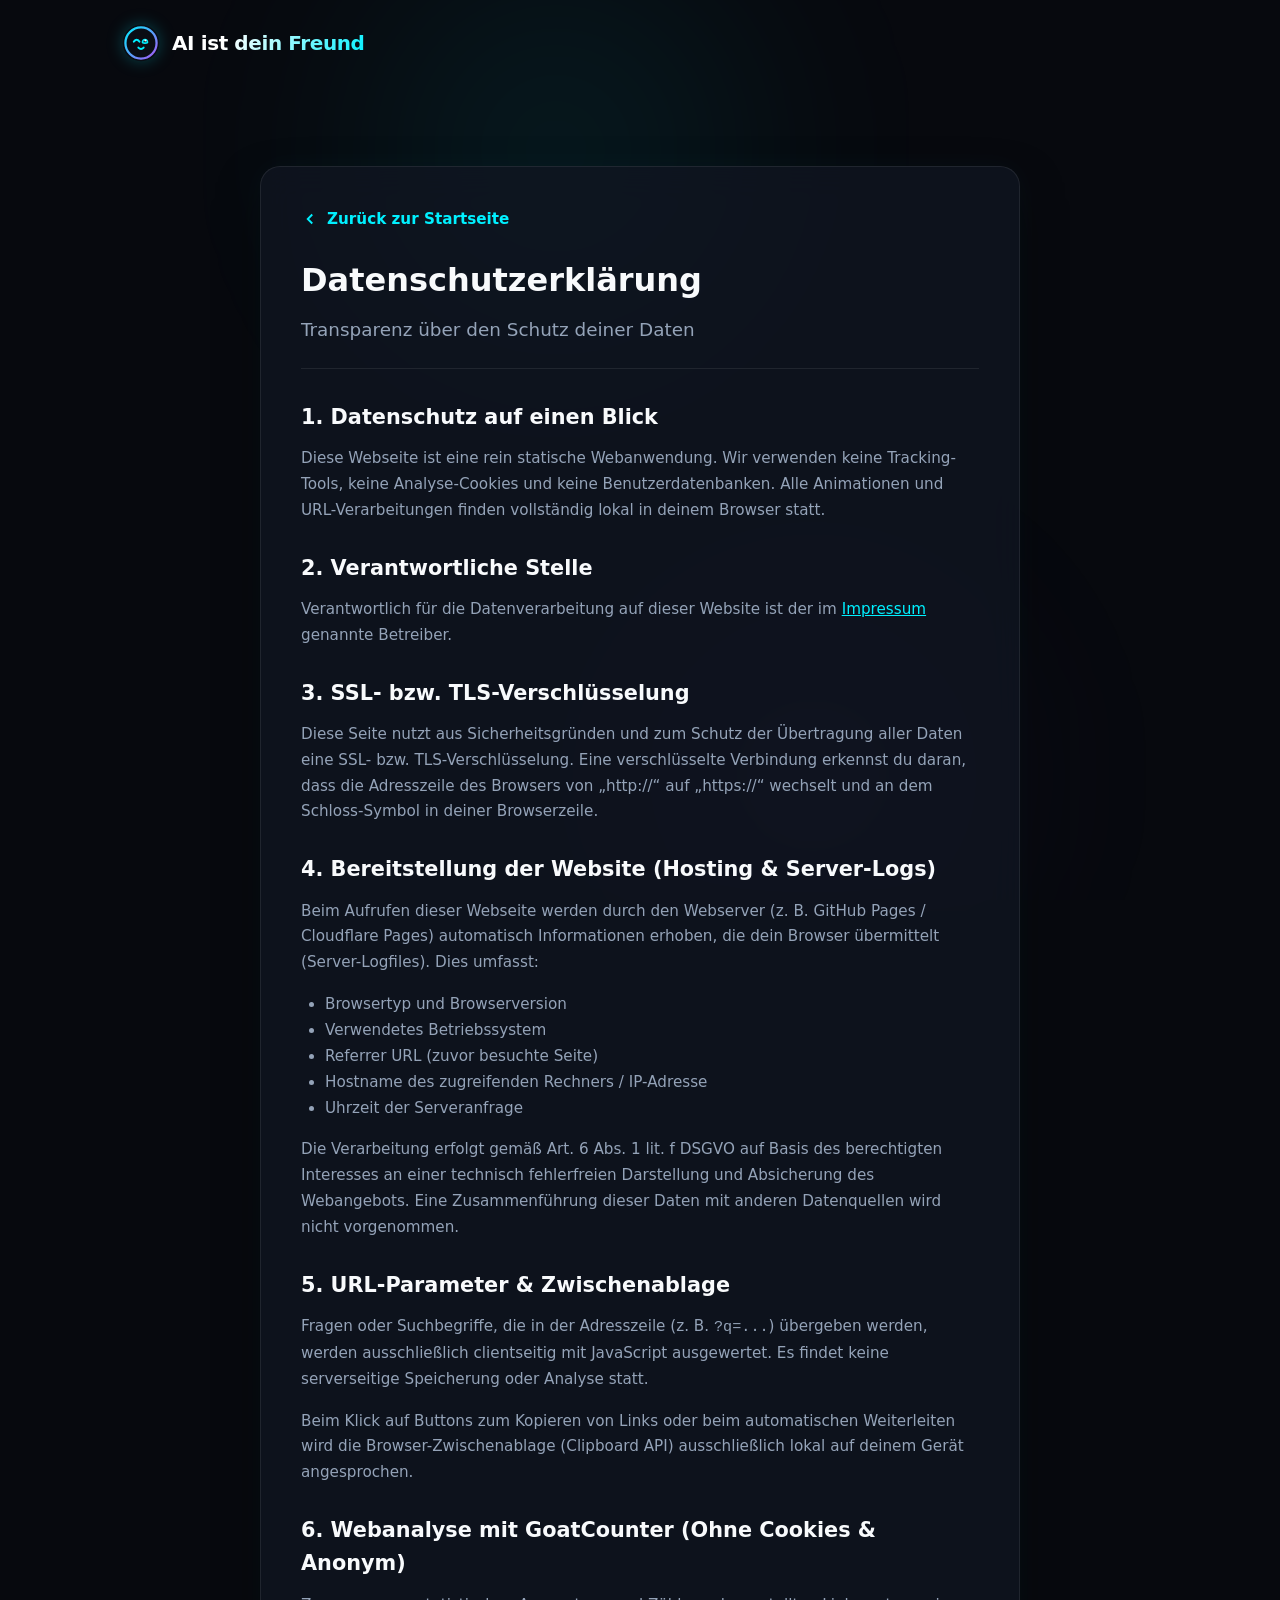
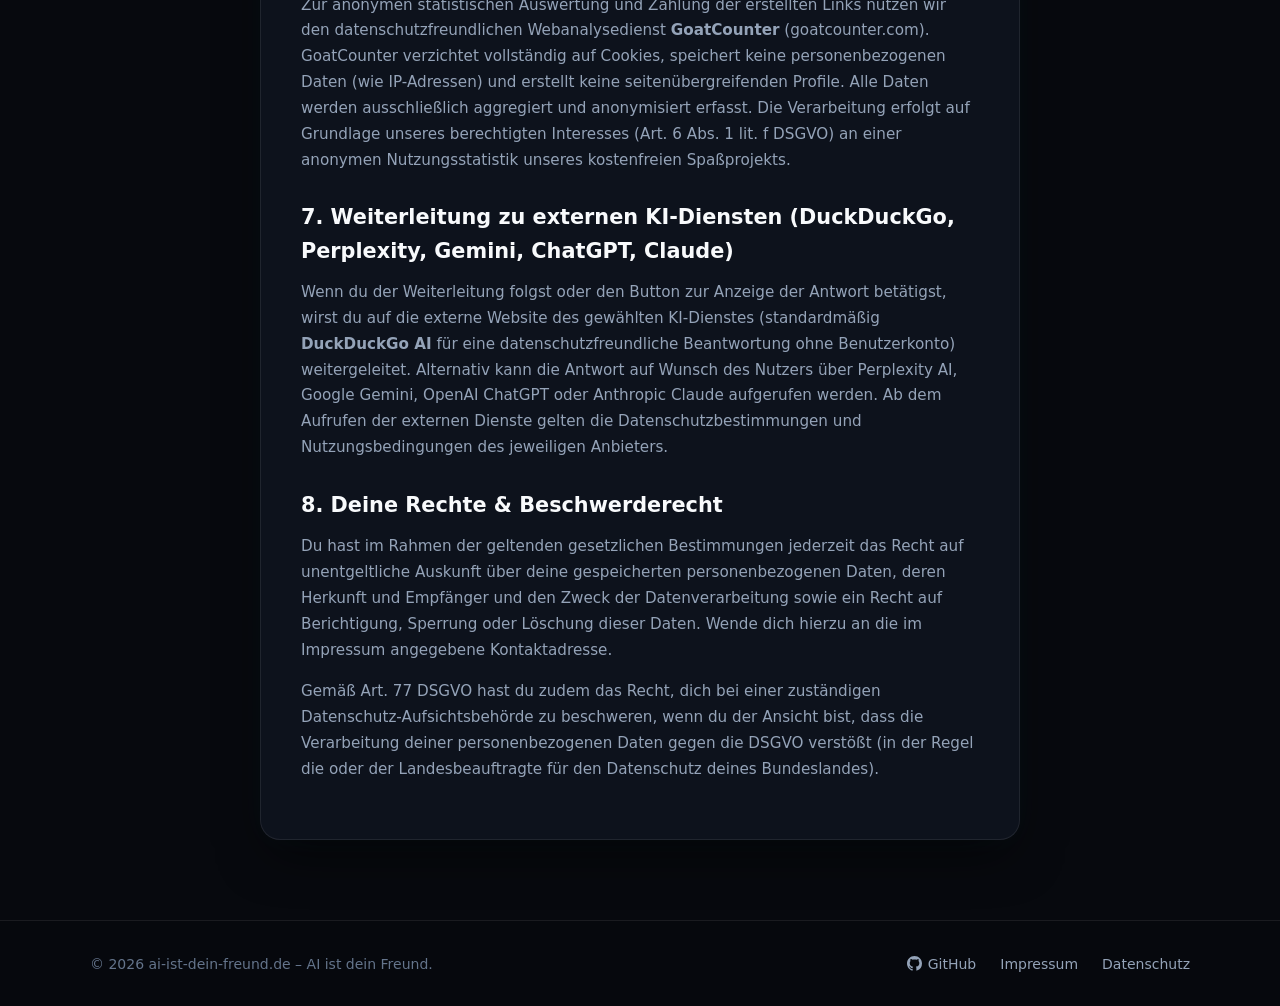
==== commit f4aac888: "Add official project logo and favicons, remove logo frame, and fix select arrow alignment" ====
--- a/datenschutz.html
+++ b/datenschutz.html
@@ -5,7 +5,10 @@
   <meta name="viewport" content="width=device-width, initial-scale=1.0">
   <title>Datenschutzerklärung – AI ist dein Freund</title>
   <meta name="robots" content="noindex, follow">
-  <link rel="icon" href="data:image/svg+xml,<svg xmlns=%22http://www.w3.org/2000/svg%22 viewBox=%220%22%20width=%22100%22%20height=%22100%22><text y=%22.9em%22 font-size=%2290%22>✨</text></svg>">
+  <link rel="icon" type="image/svg+xml" href="assets/favicon.svg">
+  <link rel="icon" type="image/png" sizes="32x32" href="assets/favicon-32x32.png">
+  <link rel="icon" type="image/png" sizes="16x16" href="assets/favicon-16x16.png">
+  <link rel="apple-touch-icon" sizes="180x180" href="assets/apple-touch-icon.png">
   <link rel="stylesheet" href="style.css">
 </head>
 <body>
@@ -17,9 +20,7 @@
   <header class="app-header">
     <a href="./" class="logo-container">
       <div class="logo-badge">
-        <svg viewBox="0 0 24 24" fill="currentColor">
-          <path d="M12 2L14.4 7.6L20 10L14.4 12.4L12 18L9.6 12.4L4 10L9.6 7.6L12 2Z"/>
-        </svg>
+        <img src="assets/logo.svg" alt="AI ist dein Freund" width="38" height="38">
       </div>
       <span class="logo-text">AI ist dein Freund</span>
     </a>
--- a/style.css
+++ b/style.css
@@ -103,16 +103,22 @@
   justify-content: center;
   width: 38px;
   height: 38px;
-  border-radius: var(--radius-md);
-  background: linear-gradient(135deg, rgba(0, 240, 255, 0.15), rgba(139, 92, 246, 0.2));
-  border: 1px solid var(--border-active);
-  box-shadow: 0 0 15px var(--accent-cyan-glow);
-}
-
+  background: transparent;
+  border: none;
+  box-shadow: none;
+  transition: transform 0.25s ease;
+}
+
+.logo-container:hover .logo-badge {
+  transform: scale(1.08);
+}
+
+.logo-badge img,
 .logo-badge svg {
-  width: 22px;
-  height: 22px;
-  color: var(--accent-cyan);
+  width: 100%;
+  height: 100%;
+  display: block;
+  filter: drop-shadow(0 0 8px var(--accent-cyan-glow));
 }
 
 .logo-text {
@@ -792,14 +798,22 @@
 }
 
 .engine-select-box {
-  width: 100%;
-  padding: 0.9rem 1.15rem;
-  background: var(--bg-input);
+  appearance: none;
+  -webkit-appearance: none;
+  -moz-appearance: none;
+  width: 100%;
+  padding: 0.9rem 2.75rem 0.9rem 1.15rem;
+  background-color: var(--bg-input);
+  background-image: url("data:image/svg+xml,%3Csvg xmlns='http://www.w3.org/2000/svg' width='16' height='16' viewBox='0 0 24 24' fill='none' stroke='%2394a3b8' stroke-width='2.25' stroke-linecap='round' stroke-linejoin='round'%3E%3Cpath d='m6 9 6 6 6-6'/%3E%3C/svg%3E");
+  background-repeat: no-repeat;
+  background-position: right 1.15rem center;
+  background-size: 1rem 1rem;
   border: 1px solid var(--border-subtle);
   border-radius: var(--radius-md);
   color: var(--text-main);
   font-family: inherit;
   font-size: 0.95rem;
+  line-height: 1.4;
   outline: none;
   cursor: pointer;
   transition: all 0.25s ease;
@@ -808,6 +822,7 @@
 .engine-select-box:focus {
   border-color: var(--accent-cyan);
   box-shadow: 0 0 0 3px var(--accent-cyan-glow);
+  background-image: url("data:image/svg+xml,%3Csvg xmlns='http://www.w3.org/2000/svg' width='16' height='16' viewBox='0 0 24 24' fill='none' stroke='%2300f0ff' stroke-width='2.25' stroke-linecap='round' stroke-linejoin='round'%3E%3Cpath d='m6 9 6 6 6-6'/%3E%3C/svg%3E");
 }
 
 .engine-select-box option {
@@ -1139,3 +1154,4 @@
     gap: 1rem;
   }
 }
+
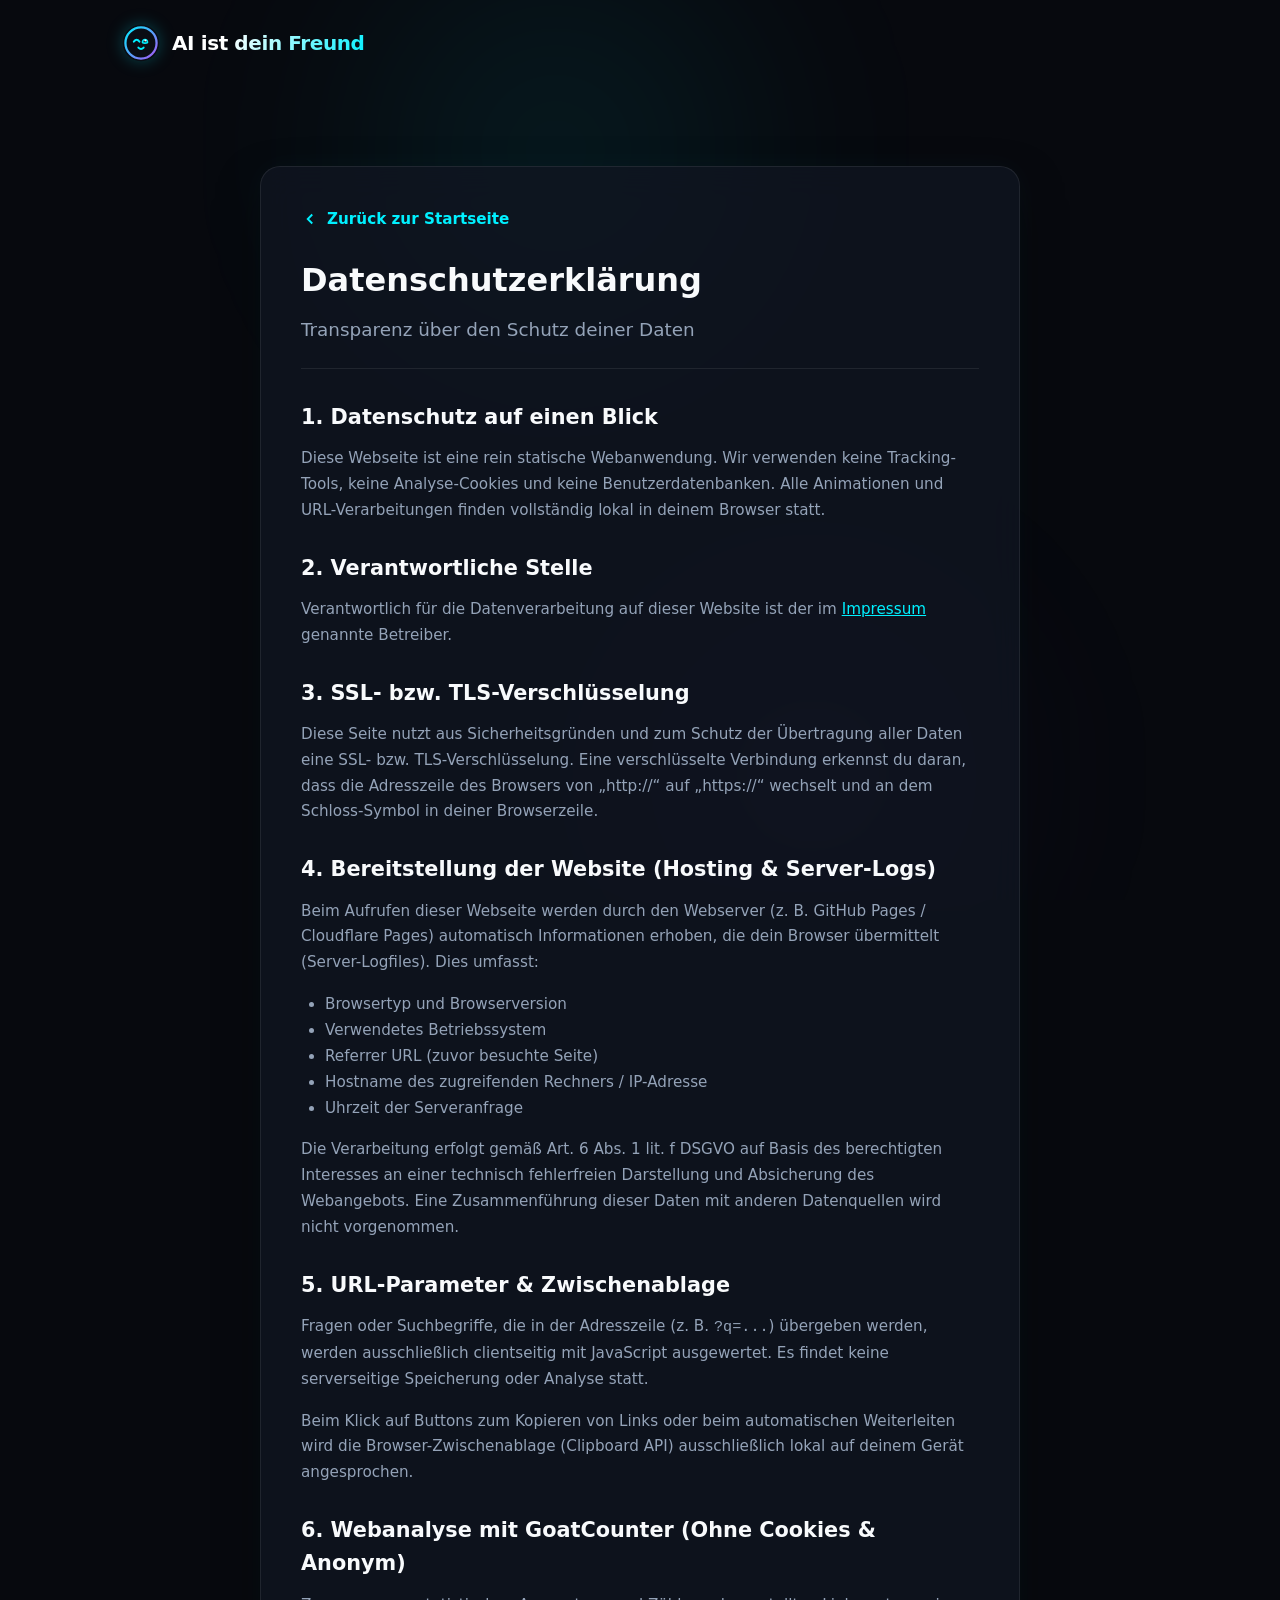
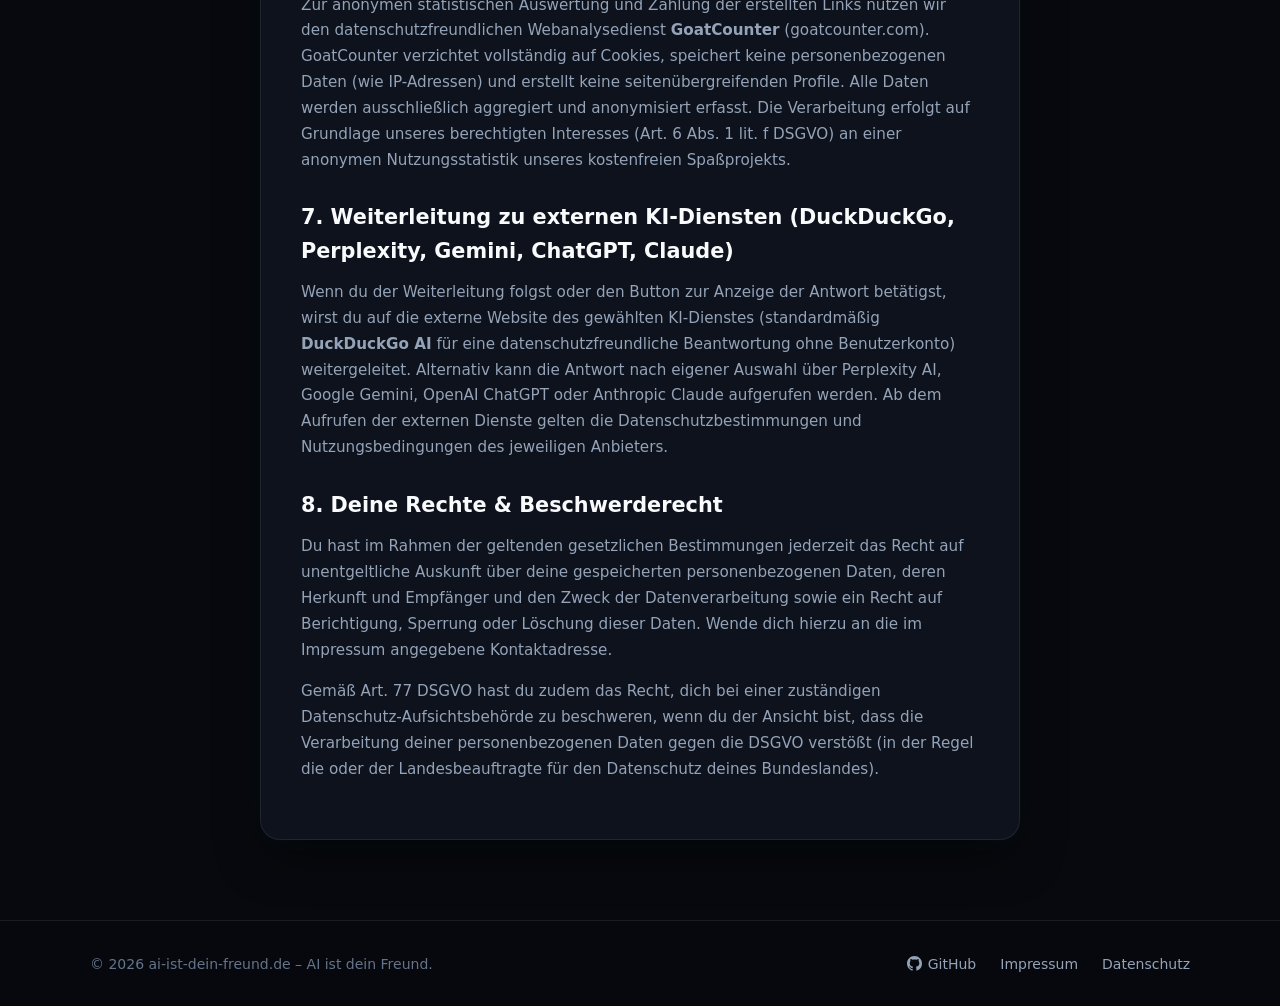
==== commit d6fb1194: "Refine hero subtitle and remove gendered phrasing" ====
--- a/datenschutz.html
+++ b/datenschutz.html
@@ -86,7 +86,7 @@
 
         <h2>7. Weiterleitung zu externen KI-Diensten (DuckDuckGo, Perplexity, Gemini, ChatGPT, Claude)</h2>
         <p>
-          Wenn du der Weiterleitung folgst oder den Button zur Anzeige der Antwort betätigst, wirst du auf die externe Website des gewählten KI-Dienstes (standardmäßig <strong>DuckDuckGo AI</strong> für eine datenschutzfreundliche Beantwortung ohne Benutzerkonto) weitergeleitet. Alternativ kann die Antwort auf Wunsch des Nutzers über Perplexity AI, Google Gemini, OpenAI ChatGPT oder Anthropic Claude aufgerufen werden. Ab dem Aufrufen der externen Dienste gelten die Datenschutzbestimmungen und Nutzungsbedingungen des jeweiligen Anbieters.
+          Wenn du der Weiterleitung folgst oder den Button zur Anzeige der Antwort betätigst, wirst du auf die externe Website des gewählten KI-Dienstes (standardmäßig <strong>DuckDuckGo AI</strong> für eine datenschutzfreundliche Beantwortung ohne Benutzerkonto) weitergeleitet. Alternativ kann die Antwort nach eigener Auswahl über Perplexity AI, Google Gemini, OpenAI ChatGPT oder Anthropic Claude aufgerufen werden. Ab dem Aufrufen der externen Dienste gelten die Datenschutzbestimmungen und Nutzungsbedingungen des jeweiligen Anbieters.
         </p>
 
         <h2>8. Deine Rechte & Beschwerderecht</h2>
